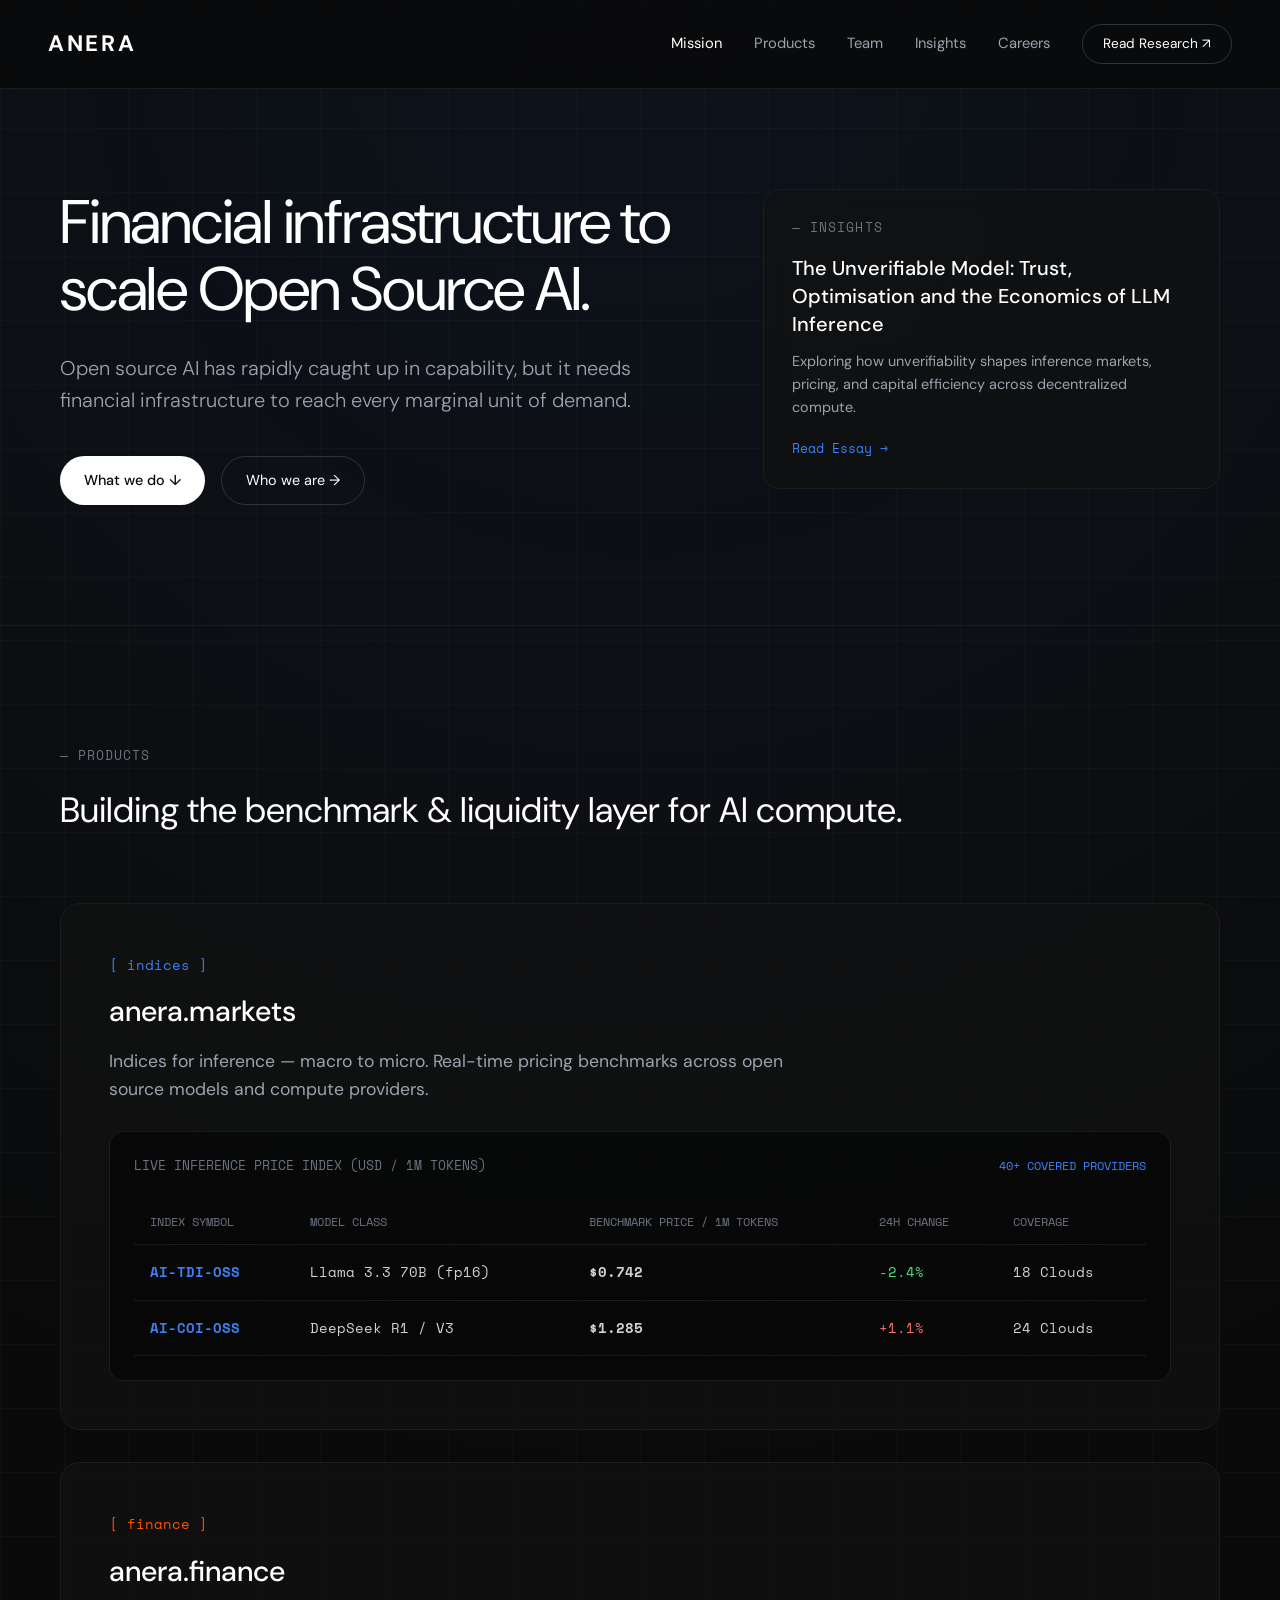
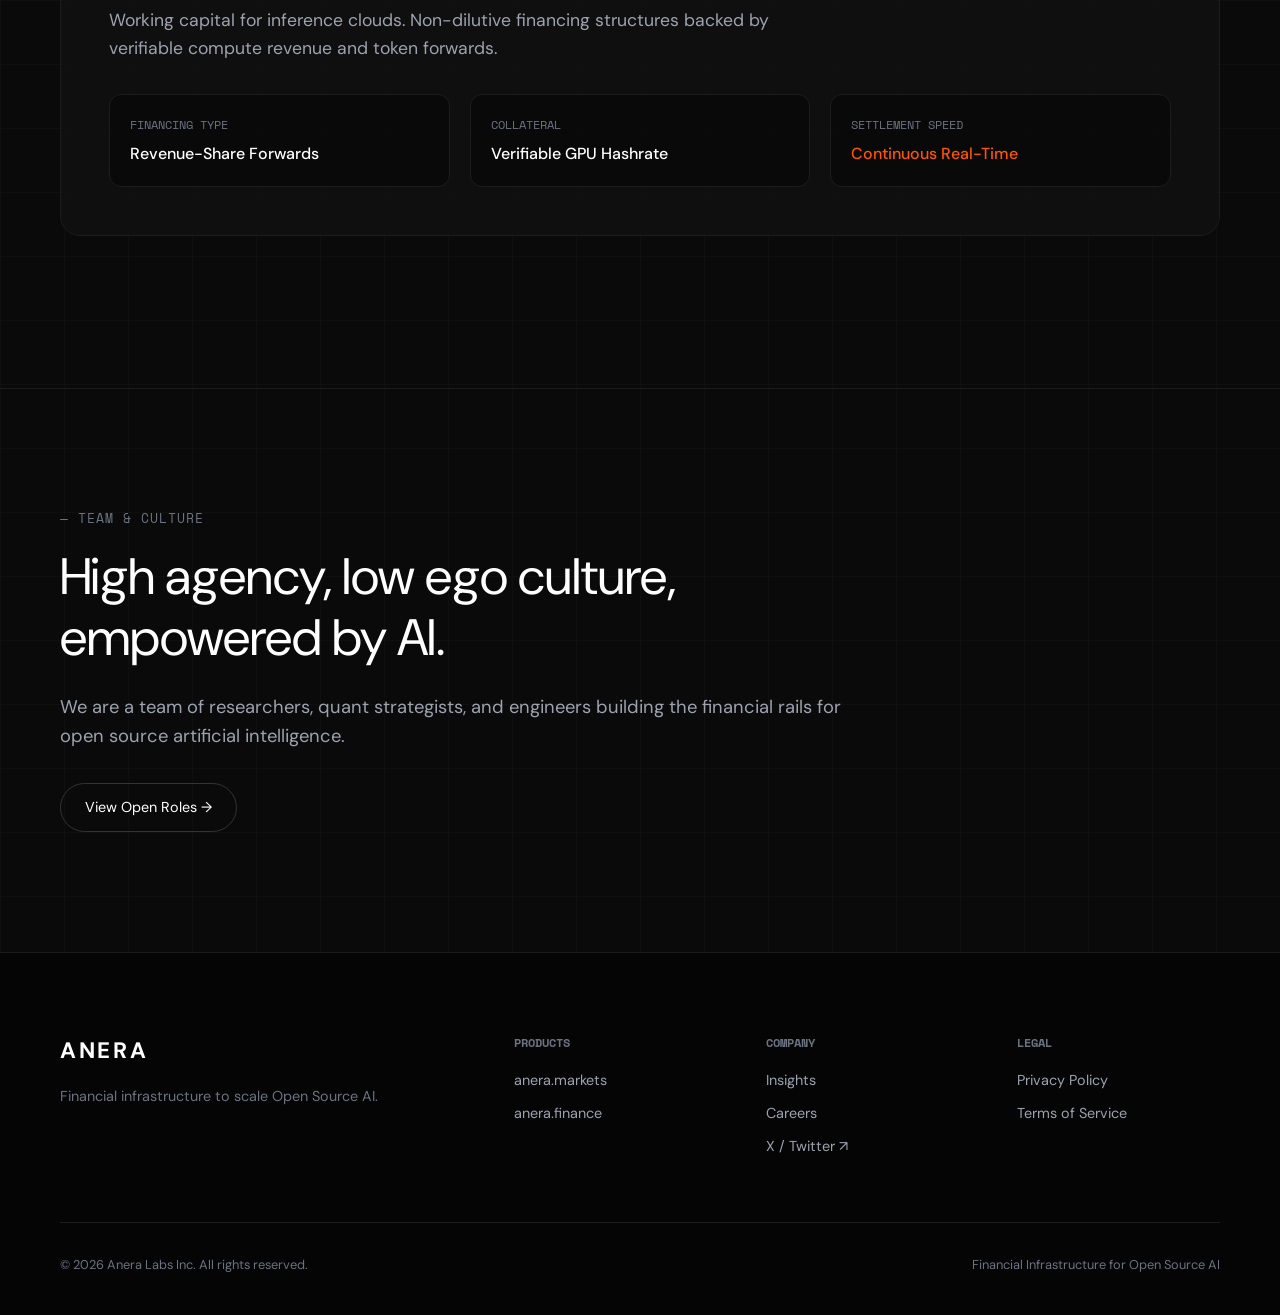
==== index.html @ 360c6c7f "Initial commit of Anera Labs (aneralabs.xyz exact 1:1 replica) — Financial infrastructure for Open S" ====
<!DOCTYPE html>
<html lang="en">
<head>
  <meta charset="utf-8" />
  <meta name="viewport" content="width=device-width, initial-scale=1" />
  <title>Anera Labs — Financial infrastructure for Open Source AI</title>
  <meta name="description" content="Financial infrastructure to scale Open Source AI. Indices, derivatives, and capital markets for GPU inference." />
  <meta name="theme-color" content="#0a0a0a" />
  <link rel="icon" type="image/x-icon" href="favicon.svg" />
  <link rel="stylesheet" href="styles.css" />
  <meta property="og:title" content="Anera Labs — Financial infrastructure for Open Source AI" />
  <meta property="og:description" content="Financial infrastructure to scale Open Source AI." />
</head>
<body>

  <!-- Top Sticky Navigation Bar -->
  <header class="navbar-anera">
    <a href="index.html" class="brand-logo-anera">ANERA</a>

    <div class="desktop-nav-links" style="display: flex; align-items: center; gap: 32px;">
      <nav class="nav-links-anera">
        <a href="#top" class="nav-link-anera active">Mission</a>
        <a href="#products" class="nav-link-anera">Products</a>
        <a href="#team" class="nav-link-anera">Team</a>
        <a href="insights.html" class="nav-link-anera">Insights</a>
        <a href="careers.html" class="nav-link-anera">Careers</a>
      </nav>

      <a href="insights.html" class="btn-anera-outline" style="padding: 8px 20px; font-size: 0.85rem;">Read Research ↗</a>
    </div>

    <!-- Mobile Hamburger Button -->
    <button class="btn-hamburger-anera" onclick="toggleMobileMenuAnera()" aria-label="Open menu">
      <div>
        <span></span>
        <span></span>
        <span></span>
      </div>
    </button>
  </header>

  <!-- Mobile Menu Drawer -->
  <div id="mobileMenuDrawerAnera" class="mobile-menu-drawer-anera">
    <div style="display: flex; justify-content: space-between; align-items: center;">
      <a href="index.html" class="brand-logo-anera" onclick="toggleMobileMenuAnera()">ANERA</a>
      <button style="background: transparent; border: none; font-size: 2rem; color: var(--text-white);" onclick="toggleMobileMenuAnera()">&times;</button>
    </div>

    <div style="display: flex; flex-direction: column; gap: 24px; font-family: var(--font-sans); font-size: 1.25rem; font-weight: 400; margin-top: 40px;">
      <a href="#top" style="color: var(--text-white);" onclick="toggleMobileMenuAnera()">Mission</a>
      <a href="#products" style="color: var(--text-muted);" onclick="toggleMobileMenuAnera()">Products</a>
      <a href="#team" style="color: var(--text-muted);" onclick="toggleMobileMenuAnera()">Team</a>
      <a href="insights.html" style="color: var(--text-muted);" onclick="toggleMobileMenuAnera()">Insights</a>
      <a href="careers.html" style="color: var(--text-muted);" onclick="toggleMobileMenuAnera()">Careers</a>
    </div>

    <div style="margin-top: auto;">
      <a href="insights.html" class="btn-anera-primary" style="width: 100%; text-align: center;">Read Research ↗</a>
    </div>
  </div>

  <!-- HERO SECTION -->
  <section id="top" class="hero-anera">
    <div class="wrap-container">
      <div class="hero-grid-anera">
        
        <!-- Left Hero Copy -->
        <div>
          <h1 class="hero-h1-anera">Financial infrastructure to scale Open Source AI.</h1>
          
          <p class="hero-subtitle-anera">
            Open source AI has rapidly caught up in capability, but it needs financial infrastructure to reach every marginal unit of demand.
          </p>

          <div style="display: flex; gap: 16px; flex-wrap: wrap;">
            <a href="#products" class="btn-anera-primary">What we do ↓</a>
            <a href="#team" class="btn-anera-outline">Who we are →</a>
          </div>
        </div>

        <!-- Right Insights Widget Box -->
        <div>
          <div class="insights-widget-card">
            <div class="widget-label-mono">— INSIGHTS</div>
            
            <a href="post-unverifiable-model.html" style="display: block;">
              <h3 style="font-family: var(--font-sans); font-size: 1.25rem; font-weight: 500; color: var(--text-white); margin-bottom: 12px; line-height: 1.4;">
                The Unverifiable Model: Trust, Optimisation and the Economics of LLM Inference
              </h3>
              <p style="font-size: 0.9rem; color: var(--text-muted); line-height: 1.6; margin-bottom: 20px;">
                Exploring how unverifiability shapes inference markets, pricing, and capital efficiency across decentralized compute.
              </p>
              <div style="font-family: var(--font-mono); font-size: 0.8rem; color: var(--accent-cyan);">
                Read Essay →
              </div>
            </a>
          </div>
        </div>

      </div>
    </div>
  </section>

  <!-- PRODUCTS SECTION -->
  <section id="products" class="products-section-anera">
    <div class="wrap-container">
      <div style="margin-bottom: 64px;">
        <div class="widget-label-mono">— PRODUCTS</div>
        <h2 style="font-family: var(--font-sans); font-size: 2.2rem; font-weight: 400; color: var(--text-white);">
          Building the benchmark & liquidity layer for AI compute.
        </h2>
      </div>

      <!-- Product 1: anera.markets -->
      <div class="product-card-anera">
        <div class="tag-cyan">[ indices ]</div>
        <h3 style="font-size: 1.8rem; font-weight: 500; color: var(--text-white); margin-bottom: 12px;">anera.markets</h3>
        <p style="font-size: 1.1rem; color: var(--text-muted); max-width: 720px; margin-bottom: 28px;">
          Indices for inference — macro to micro. Real-time pricing benchmarks across open source models and compute providers.
        </p>

        <!-- Interactive Benchmark Table -->
        <div style="background: rgba(0,0,0,0.5); border: 1px solid var(--stroke); border-radius: 14px; padding: 24px; overflow-x: auto;">
          <div style="display: flex; justify-content: space-between; align-items: center; margin-bottom: 16px;">
            <div style="font-family: var(--font-mono); font-size: 0.8rem; color: var(--text-subtle);">LIVE INFERENCE PRICE INDEX (USD / 1M TOKENS)</div>
            <div style="font-family: var(--font-mono); font-size: 0.75rem; color: var(--accent-cyan);">40+ COVERED PROVIDERS</div>
          </div>

          <table class="index-table-sim">
            <thead>
              <tr>
                <th>Index Symbol</th>
                <th>Model Class</th>
                <th>Benchmark Price / 1M Tokens</th>
                <th>24h Change</th>
                <th>Coverage</th>
              </tr>
            </thead>
            <tbody>
              <tr>
                <td style="color: var(--accent-cyan); font-weight: 700;">AI-TDI-OSS</td>
                <td>Llama 3.3 70B (fp16)</td>
                <td id="valAiraTdi" style="font-weight: 700;">$0.742</td>
                <td style="color: #4ade80;">-2.4%</td>
                <td>18 Clouds</td>
              </tr>
              <tr>
                <td style="color: var(--accent-cyan); font-weight: 700;">AI-COI-OSS</td>
                <td>DeepSeek R1 / V3</td>
                <td id="valAiraCoi" style="font-weight: 700;">$1.285</td>
                <td style="color: #f87171;">+1.1%</td>
                <td>24 Clouds</td>
              </tr>
            </tbody>
          </table>
        </div>
      </div>

      <!-- Product 2: anera.finance -->
      <div class="product-card-anera">
        <div class="tag-orange">[ finance ]</div>
        <h3 style="font-size: 1.8rem; font-weight: 500; color: var(--text-white); margin-bottom: 12px;">anera.finance</h3>
        <p style="font-size: 1.1rem; color: var(--text-muted); max-width: 720px; margin-bottom: 24px;">
          Working capital for inference clouds. Non-dilutive financing structures backed by verifiable compute revenue and token forwards.
        </p>

        <div style="display: grid; grid-template-columns: repeat(3, 1fr); gap: 20px; margin-top: 32px;">
          <div style="background: rgba(0,0,0,0.4); border: 1px solid var(--stroke); border-radius: 12px; padding: 20px;">
            <div style="font-family: var(--font-mono); font-size: 0.75rem; color: var(--text-subtle);">FINANCING TYPE</div>
            <div style="font-size: 1rem; font-weight: 500; color: var(--text-white); margin-top: 6px;">Revenue-Share Forwards</div>
          </div>
          <div style="background: rgba(0,0,0,0.4); border: 1px solid var(--stroke); border-radius: 12px; padding: 20px;">
            <div style="font-family: var(--font-mono); font-size: 0.75rem; color: var(--text-subtle);">COLLATERAL</div>
            <div style="font-size: 1rem; font-weight: 500; color: var(--text-white); margin-top: 6px;">Verifiable GPU Hashrate</div>
          </div>
          <div style="background: rgba(0,0,0,0.4); border: 1px solid var(--stroke); border-radius: 12px; padding: 20px;">
            <div style="font-family: var(--font-mono); font-size: 0.75rem; color: var(--text-subtle);">SETTLEMENT SPEED</div>
            <div style="font-size: 1rem; font-weight: 500; color: var(--accent-orange); margin-top: 6px;">Continuous Real-Time</div>
          </div>
        </div>
      </div>

    </div>
  </section>

  <!-- TEAM SECTION -->
  <section id="team" class="team-section-anera">
    <div class="wrap-container">
      <div style="max-width: 800px;">
        <div class="widget-label-mono">— TEAM & CULTURE</div>
        <h2 style="font-family: var(--font-sans); font-size: clamp(32px, 4vw, 52px); font-weight: 400; color: var(--text-white); margin-bottom: 24px; line-height: 1.2;">
          High agency, low ego culture, empowered by AI.
        </h2>
        <p style="font-size: 1.15rem; color: var(--text-muted); line-height: 1.6; margin-bottom: 32px;">
          We are a team of researchers, quant strategists, and engineers building the financial rails for open source artificial intelligence.
        </p>

        <a href="careers.html" class="btn-anera-outline">View Open Roles →</a>
      </div>
    </div>
  </section>

  <!-- FOOTER -->
  <footer class="footer-anera">
    <div class="wrap-container">
      <div class="footer-top-grid">
        <div>
          <div class="brand-logo-anera" style="margin-bottom: 16px;">ANERA</div>
          <p style="font-size: 0.9rem; color: var(--text-subtle); max-width: 320px; line-height: 1.6;">
            Financial infrastructure to scale Open Source AI.
          </p>
        </div>

        <div>
          <h4 style="font-family: var(--font-mono); font-size: 0.75rem; color: var(--text-subtle); text-transform: uppercase; margin-bottom: 16px;">Products</h4>
          <div style="display: flex; flex-direction: column; gap: 10px; font-size: 0.9rem; color: var(--text-muted);">
            <a href="#products">anera.markets</a>
            <a href="#products">anera.finance</a>
          </div>
        </div>

        <div>
          <h4 style="font-family: var(--font-mono); font-size: 0.75rem; color: var(--text-subtle); text-transform: uppercase; margin-bottom: 16px;">Company</h4>
          <div style="display: flex; flex-direction: column; gap: 10px; font-size: 0.9rem; color: var(--text-muted);">
            <a href="insights.html">Insights</a>
            <a href="careers.html">Careers</a>
            <a href="https://x.com/aneralabs" target="_blank">X / Twitter ↗</a>
          </div>
        </div>

        <div>
          <h4 style="font-family: var(--font-mono); font-size: 0.75rem; color: var(--text-subtle); text-transform: uppercase; margin-bottom: 16px;">Legal</h4>
          <div style="display: flex; flex-direction: column; gap: 10px; font-size: 0.9rem; color: var(--text-muted);">
            <a href="privacy.html">Privacy Policy</a>
            <a href="terms.html">Terms of Service</a>
          </div>
        </div>
      </div>

      <div style="padding-top: 32px; border-top: 1px solid var(--stroke); display: flex; justify-content: space-between; font-size: 0.8rem; color: var(--text-subtle);">
        <span>&copy; 2026 Anera Labs Inc. All rights reserved.</span>
        <span>Financial Infrastructure for Open Source AI</span>
      </div>
    </div>
  </footer>

  <script src="app.js"></script>
</body>
</html>
---- styles.css ----
/* ==========================================================================
   ANERA LABS — FINANCIAL INFRASTRUCTURE FOR OPEN SOURCE AI
   Exact 1:1 Stylesheet for aneralabs.xyz
   Fonts: DM Sans, Space Mono
   Palette: Deep Black (#0A0A0A), Cyan Accent (#3b82f6), Orange Accent (#ff5500)
   ========================================================================== */

@import url('https://fonts.googleapis.com/css2?family=DM+Sans:ital,opsz,wght@0,9..40,300;0,9..40,400;0,9..40,500;0,9..40,700;1,9..40,300;1,9..40,400&family=Space+Mono:wght@400;700&display=swap');

:root {
  --bg-black: #0a0a0a;
  --bg-subtle: #121212;
  --bg-card: rgba(18, 18, 18, 0.7);
  --bg-card-hover: rgba(26, 26, 26, 0.9);

  --accent-cyan: #3b82f6;
  --accent-orange: #ff5500;
  --accent-cyan-glow: rgba(59, 130, 246, 0.2);
  --accent-orange-glow: rgba(255, 85, 0, 0.2);

  --text-white: #ffffff;
  --text-main: #d1d1d1;
  --text-muted: #9ca3af;
  --text-subtle: #6b7280;

  --stroke: #1c1c1c;
  --stroke-hover: #333333;

  --font-sans: 'DM Sans', -apple-system, BlinkMacSystemFont, 'Segoe UI', Roboto, sans-serif;
  --font-mono: 'Space Mono', monospace;
}

*, *::before, *::after {
  box-sizing: border-box;
  margin: 0;
  padding: 0;
}

html {
  scroll-behavior: smooth;
  font-size: 16px;
  background-color: var(--bg-black);
  color: var(--text-main);
  font-family: var(--font-sans);
  -webkit-font-smoothing: antialiased;
}

body {
  min-height: 100vh;
  position: relative;
  overflow-x: hidden;
  line-height: 1.6;
  background-color: var(--bg-black);
  background-image: 
    radial-gradient(circle at 50% 0%, rgba(59, 130, 246, 0.08) 0%, transparent 50%),
    linear-gradient(rgba(255, 255, 255, 0.02) 1px, transparent 1px),
    linear-gradient(90deg, rgba(255, 255, 255, 0.02) 1px, transparent 1px);
  background-size: 100% 100%, 64px 64px, 64px 64px;
}

a {
  color: inherit;
  text-decoration: none;
}

button {
  font-family: inherit;
  cursor: pointer;
}

/* Layout Container */
.wrap-container {
  max-width: 1240px;
  margin: 0 auto;
  padding: 0 40px;
}

/* Top Sticky Navigation Bar */
.navbar-anera {
  display: flex;
  align-items: center;
  justify-content: space-between;
  padding: 24px 48px;
  background: rgba(10, 10, 10, 0.85);
  backdrop-filter: blur(16px);
  position: sticky;
  top: 0;
  z-index: 100;
  border-bottom: 1px solid var(--stroke);
}

.brand-logo-anera {
  font-family: var(--font-sans);
  font-size: 1.4rem;
  font-weight: 700;
  letter-spacing: 0.12em;
  color: var(--text-white);
  text-transform: uppercase;
}

.nav-links-anera {
  display: flex;
  align-items: center;
  gap: 32px;
  font-size: 0.92rem;
  font-weight: 400;
  color: var(--text-muted);
}

.nav-link-anera {
  transition: color 0.2s ease;
  position: relative;
}

.nav-link-anera:hover, .nav-link-anera.active {
  color: var(--text-white);
}

/* Buttons */
.btn-anera-primary {
  background: var(--text-white);
  color: var(--bg-black);
  padding: 12px 24px;
  border-radius: 9999px;
  border: none;
  font-family: var(--font-sans);
  font-size: 0.9rem;
  font-weight: 500;
  transition: all 0.2s ease;
  display: inline-flex;
  align-items: center;
  justify-content: center;
  gap: 8px;
}

.btn-anera-primary:hover {
  background: #e5e5e5;
  transform: translateY(-1px);
}

.btn-anera-outline {
  background: transparent;
  color: var(--text-white);
  padding: 12px 24px;
  border-radius: 9999px;
  border: 1px solid var(--stroke-hover);
  font-family: var(--font-sans);
  font-size: 0.9rem;
  font-weight: 400;
  transition: all 0.2s ease;
  display: inline-flex;
  align-items: center;
  justify-content: center;
  gap: 8px;
}

.btn-anera-outline:hover {
  border-color: var(--text-white);
  background: rgba(255, 255, 255, 0.05);
}

/* Hero Section */
.hero-anera {
  padding: 100px 0 120px;
  border-bottom: 1px solid var(--stroke);
}

.hero-grid-anera {
  display: grid;
  grid-template-columns: 1.4fr 1fr;
  gap: 64px;
  align-items: start;
}

h1.hero-h1-anera {
  font-family: var(--font-sans);
  font-size: clamp(40px, 4.8vw, 68px);
  line-height: 1.1;
  font-weight: 400;
  letter-spacing: -0.02em;
  color: var(--text-white);
  margin-bottom: 28px;
}

.hero-subtitle-anera {
  font-size: 1.25rem;
  font-weight: 300;
  color: var(--text-muted);
  line-height: 1.6;
  max-width: 640px;
  margin-bottom: 40px;
}

/* Right Sidebar Insights Preview Widget */
.insights-widget-card {
  background: var(--bg-card);
  border: 1px solid var(--stroke);
  border-radius: 16px;
  padding: 28px;
  backdrop-filter: blur(12px);
  transition: border-color 0.2s ease;
}

.insights-widget-card:hover {
  border-color: var(--stroke-hover);
}

.widget-label-mono {
  font-family: var(--font-mono);
  font-size: 0.8rem;
  color: var(--text-subtle);
  letter-spacing: 0.08em;
  text-transform: uppercase;
  margin-bottom: 16px;
}

/* Products Section */
.products-section-anera {
  padding: 120px 0;
  border-bottom: 1px solid var(--stroke);
}

.product-card-anera {
  background: var(--bg-card);
  border: 1px solid var(--stroke);
  border-radius: 20px;
  padding: 48px;
  margin-bottom: 32px;
  transition: all 0.3s ease;
}

.product-card-anera:hover {
  border-color: var(--stroke-hover);
  background: var(--bg-card-hover);
}

.tag-cyan {
  font-family: var(--font-mono);
  font-size: 0.85rem;
  color: var(--accent-cyan);
  margin-bottom: 12px;
  display: inline-block;
}

.tag-orange {
  font-family: var(--font-mono);
  font-size: 0.85rem;
  color: var(--accent-orange);
  margin-bottom: 12px;
  display: inline-block;
}

/* Live Market Index Table Simulator */
.index-table-sim {
  width: 100%;
  border-collapse: collapse;
  margin-top: 24px;
  font-family: var(--font-mono);
  font-size: 0.88rem;
}

.index-table-sim th {
  text-align: left;
  padding: 12px 16px;
  color: var(--text-subtle);
  font-weight: 400;
  border-bottom: 1px solid var(--stroke);
  font-size: 0.78rem;
  text-transform: uppercase;
}

.index-table-sim td {
  padding: 16px;
  border-bottom: 1px solid var(--stroke);
  color: var(--text-main);
}

/* Team Section */
.team-section-anera {
  padding: 120px 0;
  border-bottom: 1px solid var(--stroke);
}

/* Footer */
footer.footer-anera {
  padding: 80px 0 40px;
  background: #050505;
  color: var(--text-muted);
  font-size: 0.9rem;
}

.footer-top-grid {
  display: grid;
  grid-template-columns: 2fr repeat(3, 1fr);
  gap: 48px;
  margin-bottom: 64px;
}

/* Mobile Drawer & Responsiveness */
.btn-hamburger-anera {
  display: none;
  width: 40px;
  height: 40px;
  border-radius: 50%;
  border: 1px solid var(--stroke);
  background: transparent;
  align-items: center;
  justify-content: center;
  cursor: pointer;
}

.btn-hamburger-anera span {
  display: block;
  width: 18px;
  height: 2px;
  background: var(--text-white);
  margin: 3px 0;
}

.mobile-menu-drawer-anera {
  display: none;
  position: fixed;
  inset: 0;
  z-index: 999;
  background: rgba(10, 10, 10, 0.98);
  backdrop-filter: blur(16px);
  padding: 32px 24px;
  flex-direction: column;
  justify-content: space-between;
}

.mobile-menu-drawer-anera.open {
  display: flex;
}

@media (max-width: 1024px) {
  .hero-grid-anera { grid-template-columns: 1fr; gap: 40px; }
  .footer-top-grid { grid-template-columns: 1fr 1fr; gap: 32px; }
}

@media (max-width: 768px) {
  .nav-links-anera { display: none !important; }
  .btn-hamburger-anera { display: flex !important; }
  .navbar-anera { padding: 18px 24px; }
  .hero-anera { padding: 48px 0 64px; }
  
  h1.hero-h1-anera {
    font-size: 2.2rem !important;
    line-height: 1.15 !important;
  }

  .product-card-anera { padding: 24px; }
  .wrap-container { padding: 0 20px; }
  .footer-top-grid { grid-template-columns: 1fr; gap: 28px; }
}
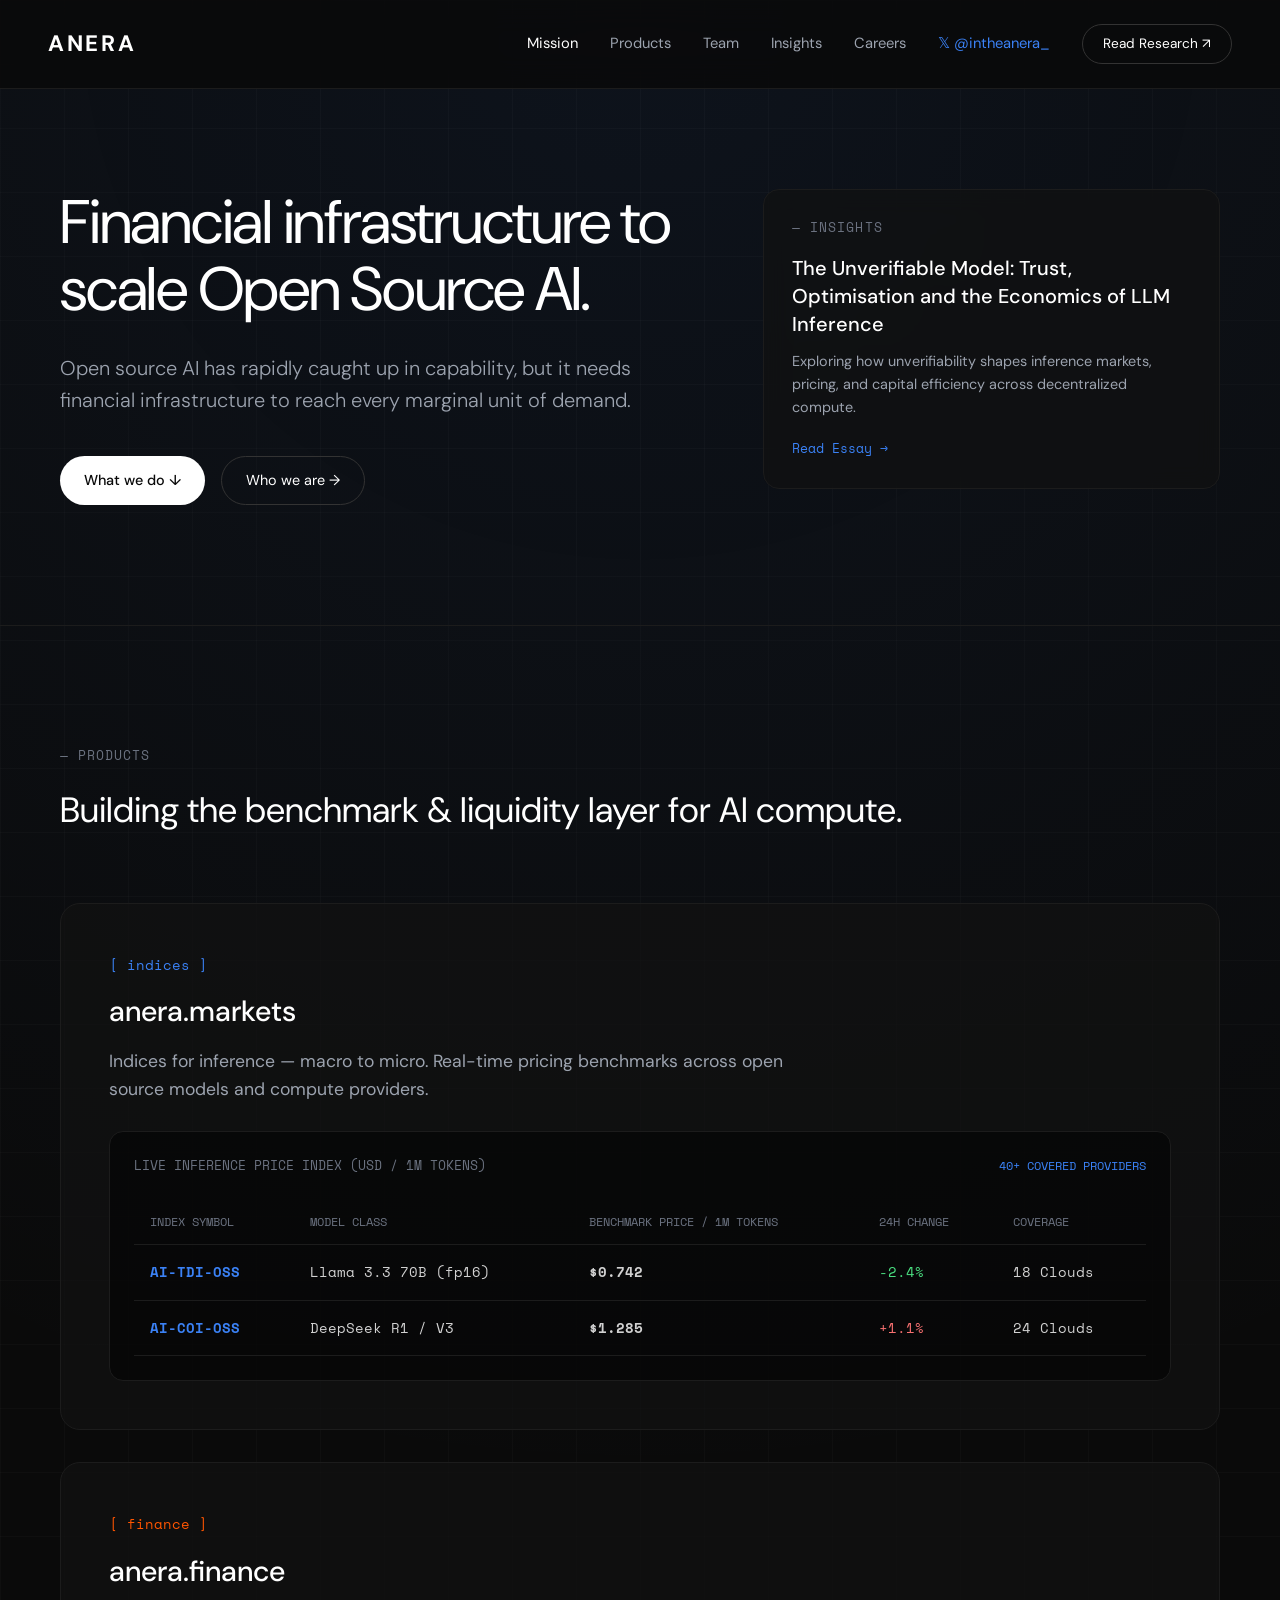
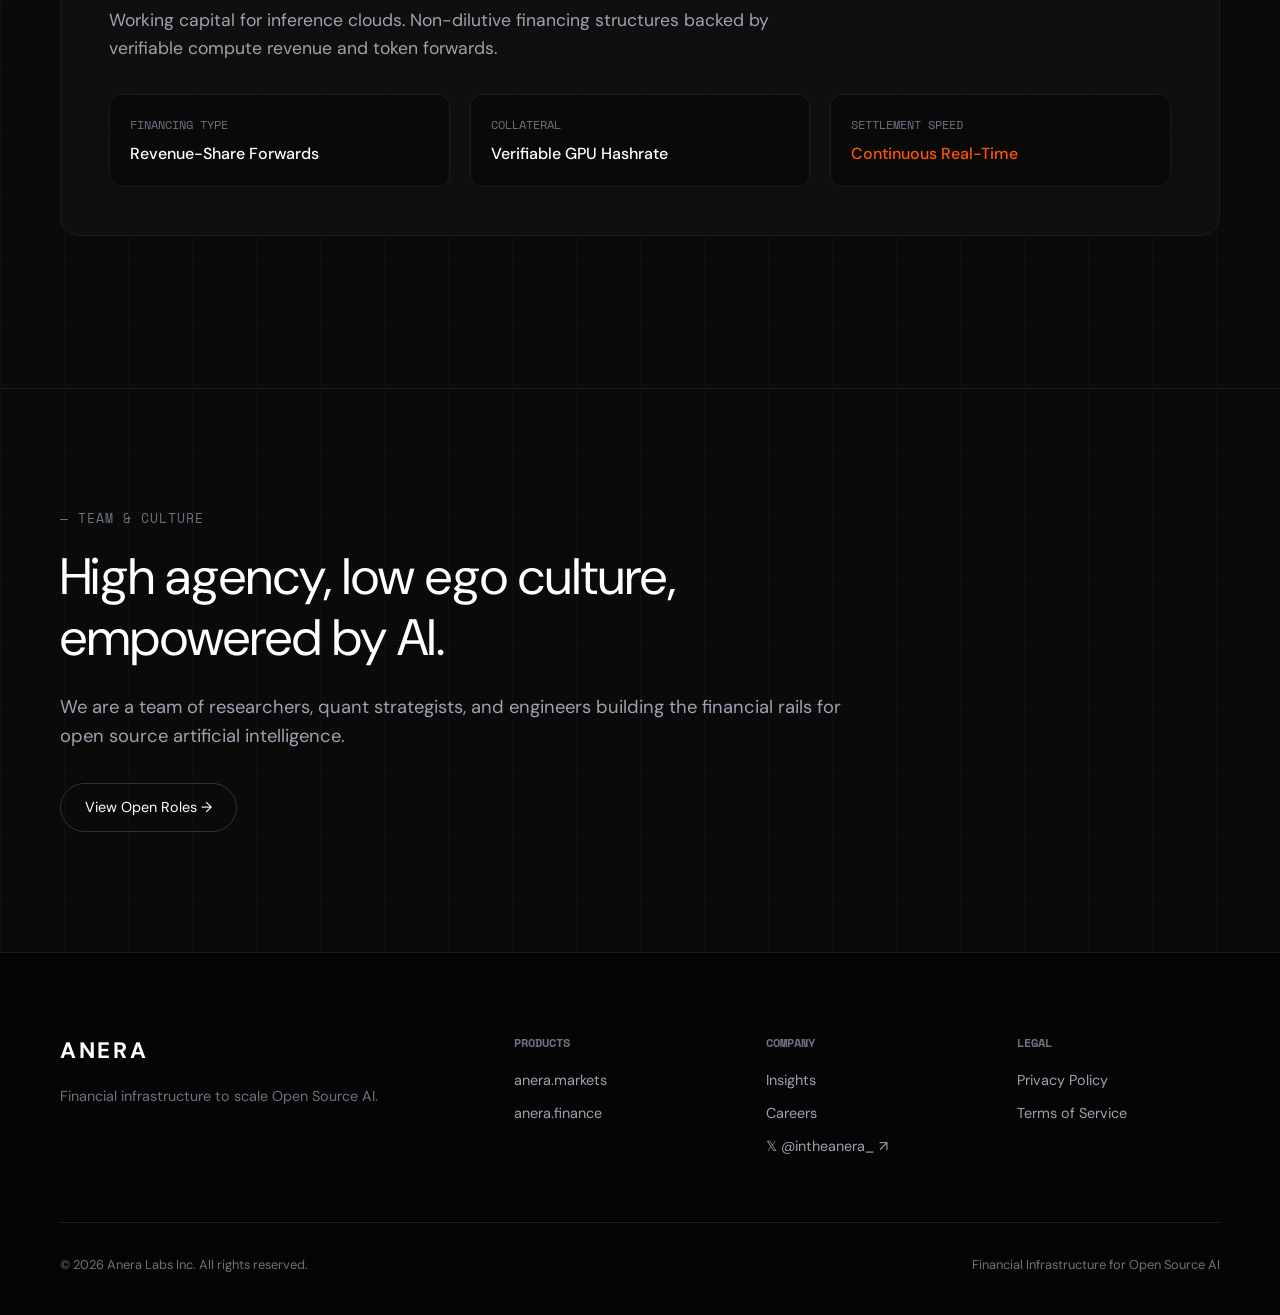
==== commit 0d369f41: "Update official X profile link to https://x.com/intheanera_ across all pages" ====
--- a/index.html
+++ b/index.html
@@ -24,6 +24,7 @@
         <a href="#team" class="nav-link-anera">Team</a>
         <a href="insights.html" class="nav-link-anera">Insights</a>
         <a href="careers.html" class="nav-link-anera">Careers</a>
+        <a href="https://x.com/intheanera_" target="_blank" class="nav-link-anera" style="color: var(--accent-cyan);">𝕏 @intheanera_</a>
       </nav>
 
       <a href="insights.html" class="btn-anera-outline" style="padding: 8px 20px; font-size: 0.85rem;">Read Research ↗</a>
@@ -224,7 +225,7 @@
           <div style="display: flex; flex-direction: column; gap: 10px; font-size: 0.9rem; color: var(--text-muted);">
             <a href="insights.html">Insights</a>
             <a href="careers.html">Careers</a>
-            <a href="https://x.com/aneralabs" target="_blank">X / Twitter ↗</a>
+            <a href="https://x.com/intheanera_" target="_blank">𝕏 @intheanera_ ↗</a>
           </div>
         </div>
 
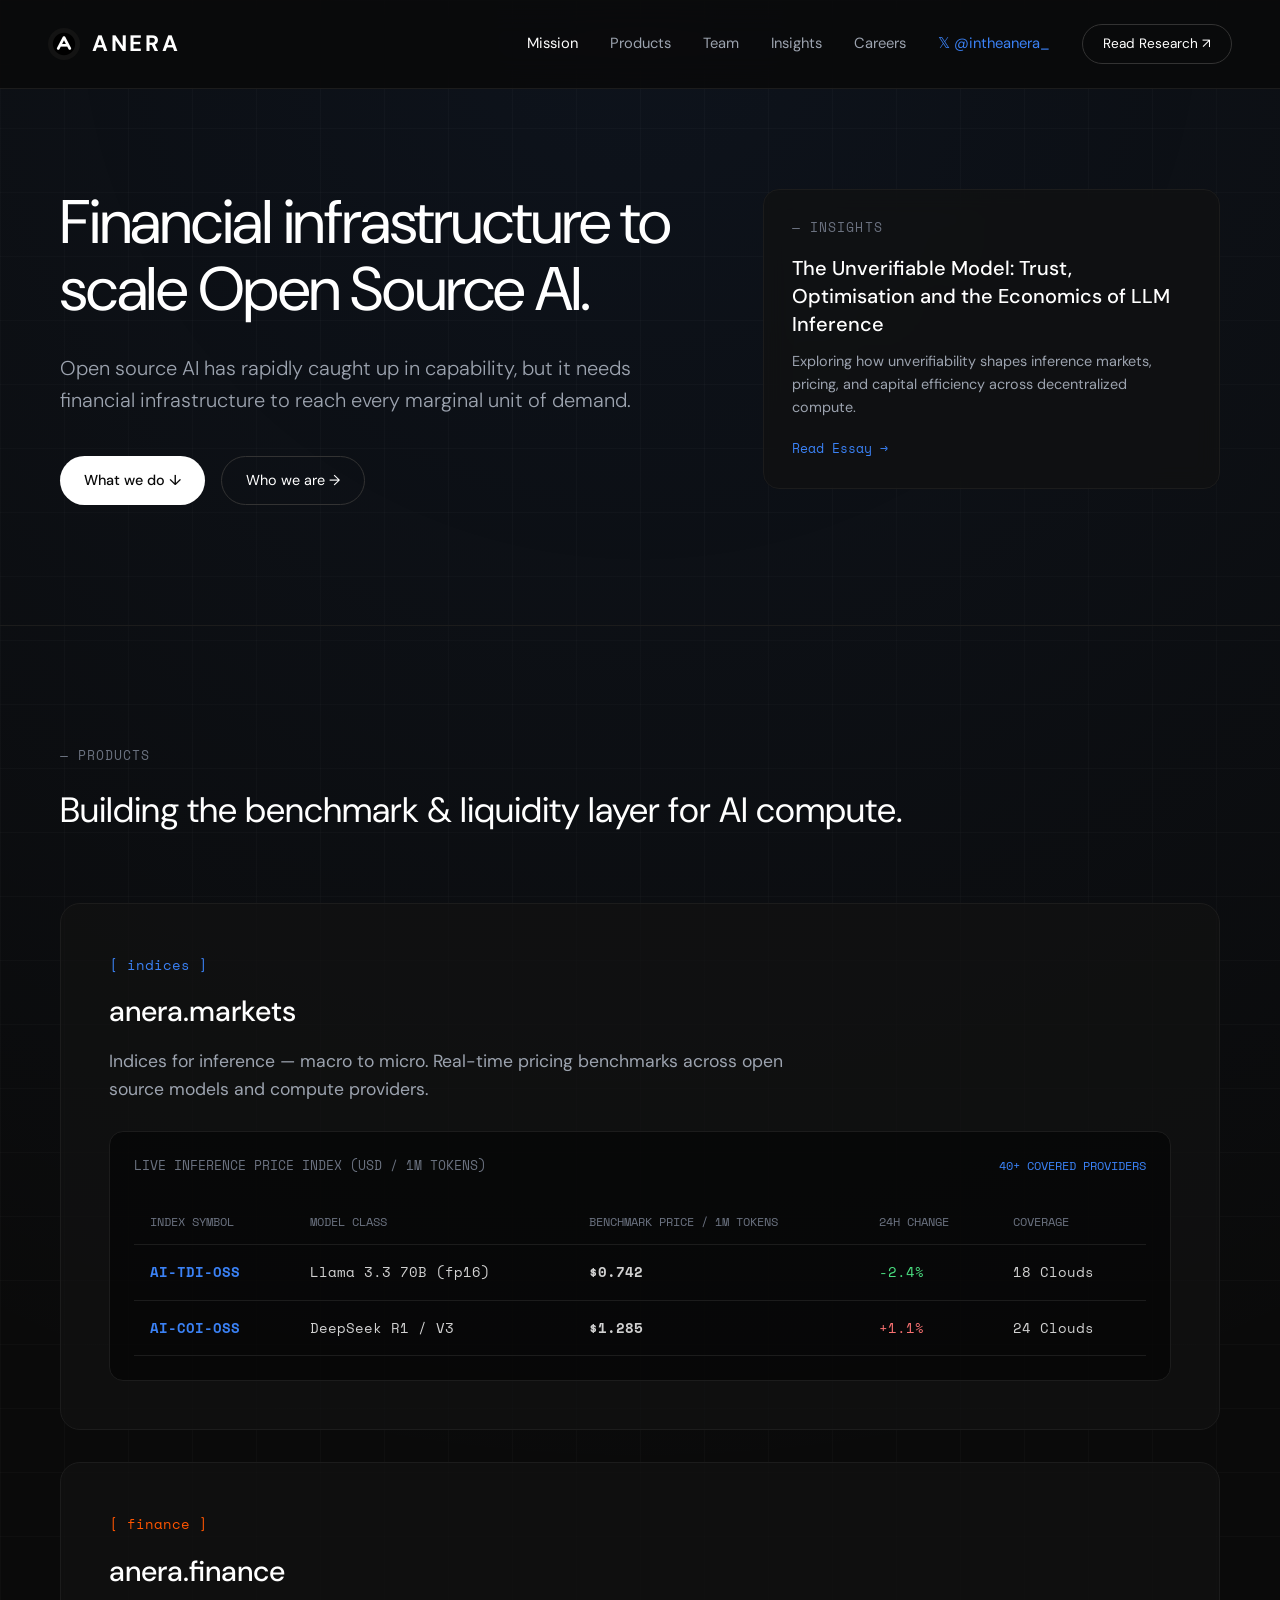
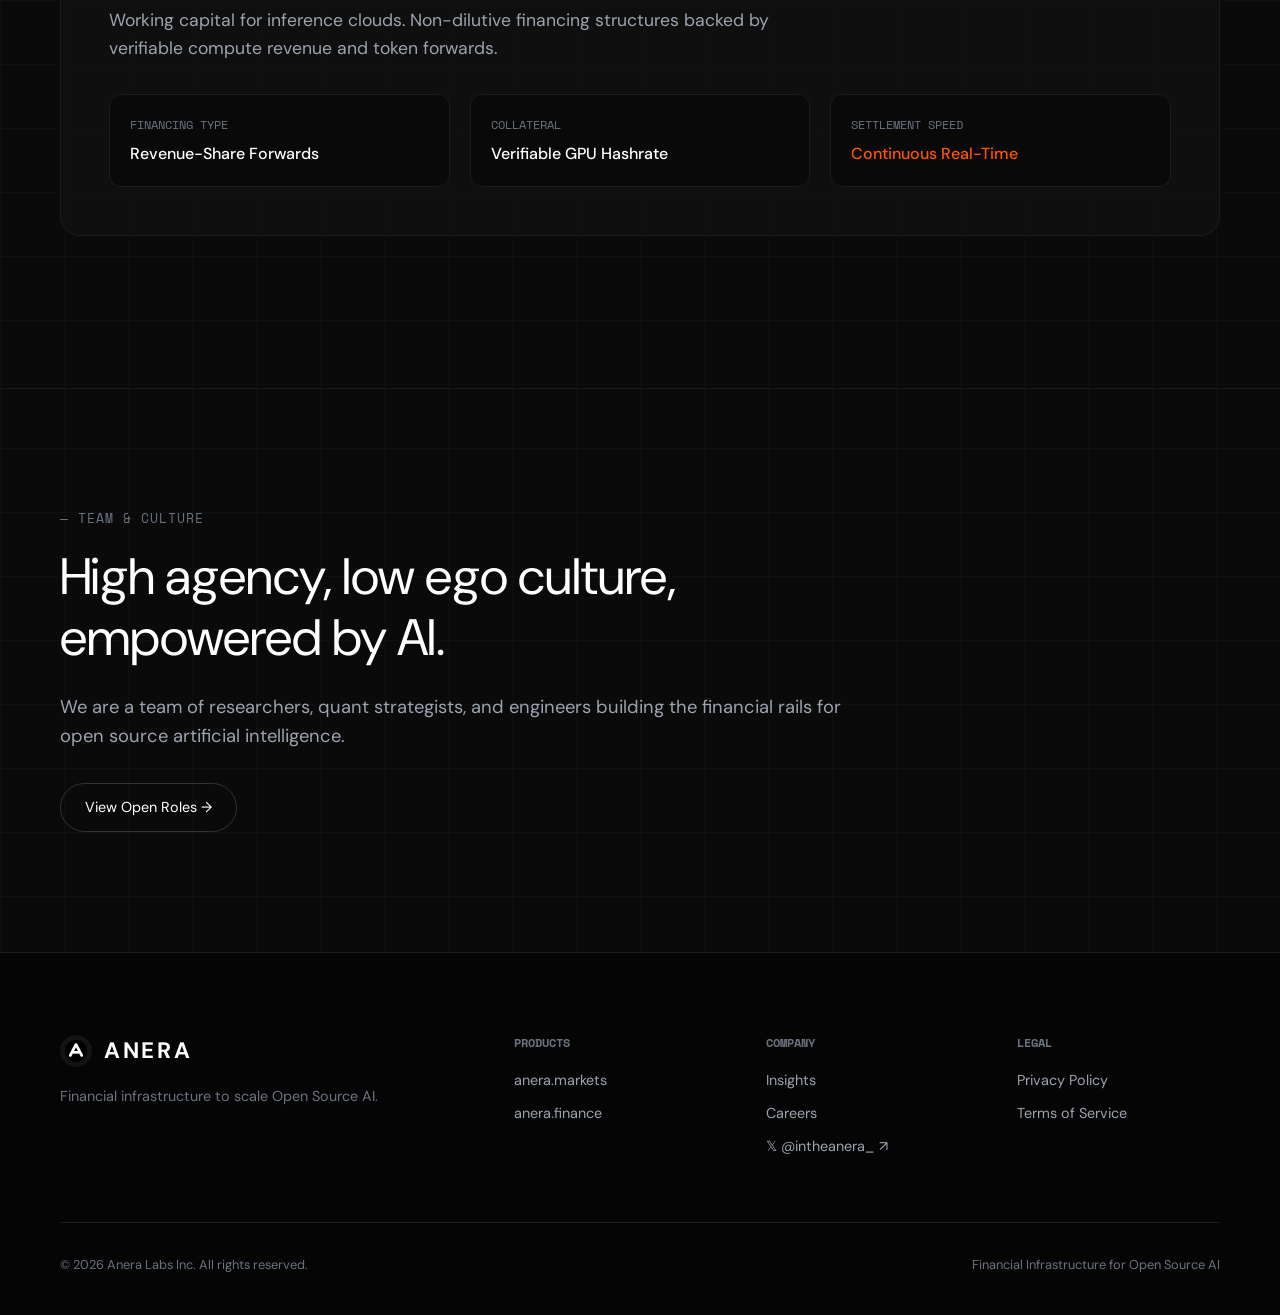
==== commit f000b2e9: "Update official Anera Labs circle emblem logo and favicon assets across all pages" ====
--- a/index.html
+++ b/index.html
@@ -15,7 +15,10 @@
 
   <!-- Top Sticky Navigation Bar -->
   <header class="navbar-anera">
-    <a href="index.html" class="brand-logo-anera">ANERA</a>
+    <a href="index.html" class="brand-logo-anera" style="display: flex; align-items: center; gap: 12px;">
+      <img src="logo.png" alt="Anera logo" style="width: 32px; height: 32px; border-radius: 50%; object-fit: cover;">
+      ANERA
+    </a>
 
     <div class="desktop-nav-links" style="display: flex; align-items: center; gap: 32px;">
       <nav class="nav-links-anera">
@@ -206,7 +209,10 @@
     <div class="wrap-container">
       <div class="footer-top-grid">
         <div>
-          <div class="brand-logo-anera" style="margin-bottom: 16px;">ANERA</div>
+          <div class="brand-logo-anera" style="margin-bottom: 16px; display: flex; align-items: center; gap: 12px;">
+            <img src="logo.png" alt="Anera logo" style="width: 32px; height: 32px; border-radius: 50%; object-fit: cover;">
+            ANERA
+          </div>
           <p style="font-size: 0.9rem; color: var(--text-subtle); max-width: 320px; line-height: 1.6;">
             Financial infrastructure to scale Open Source AI.
           </p>
